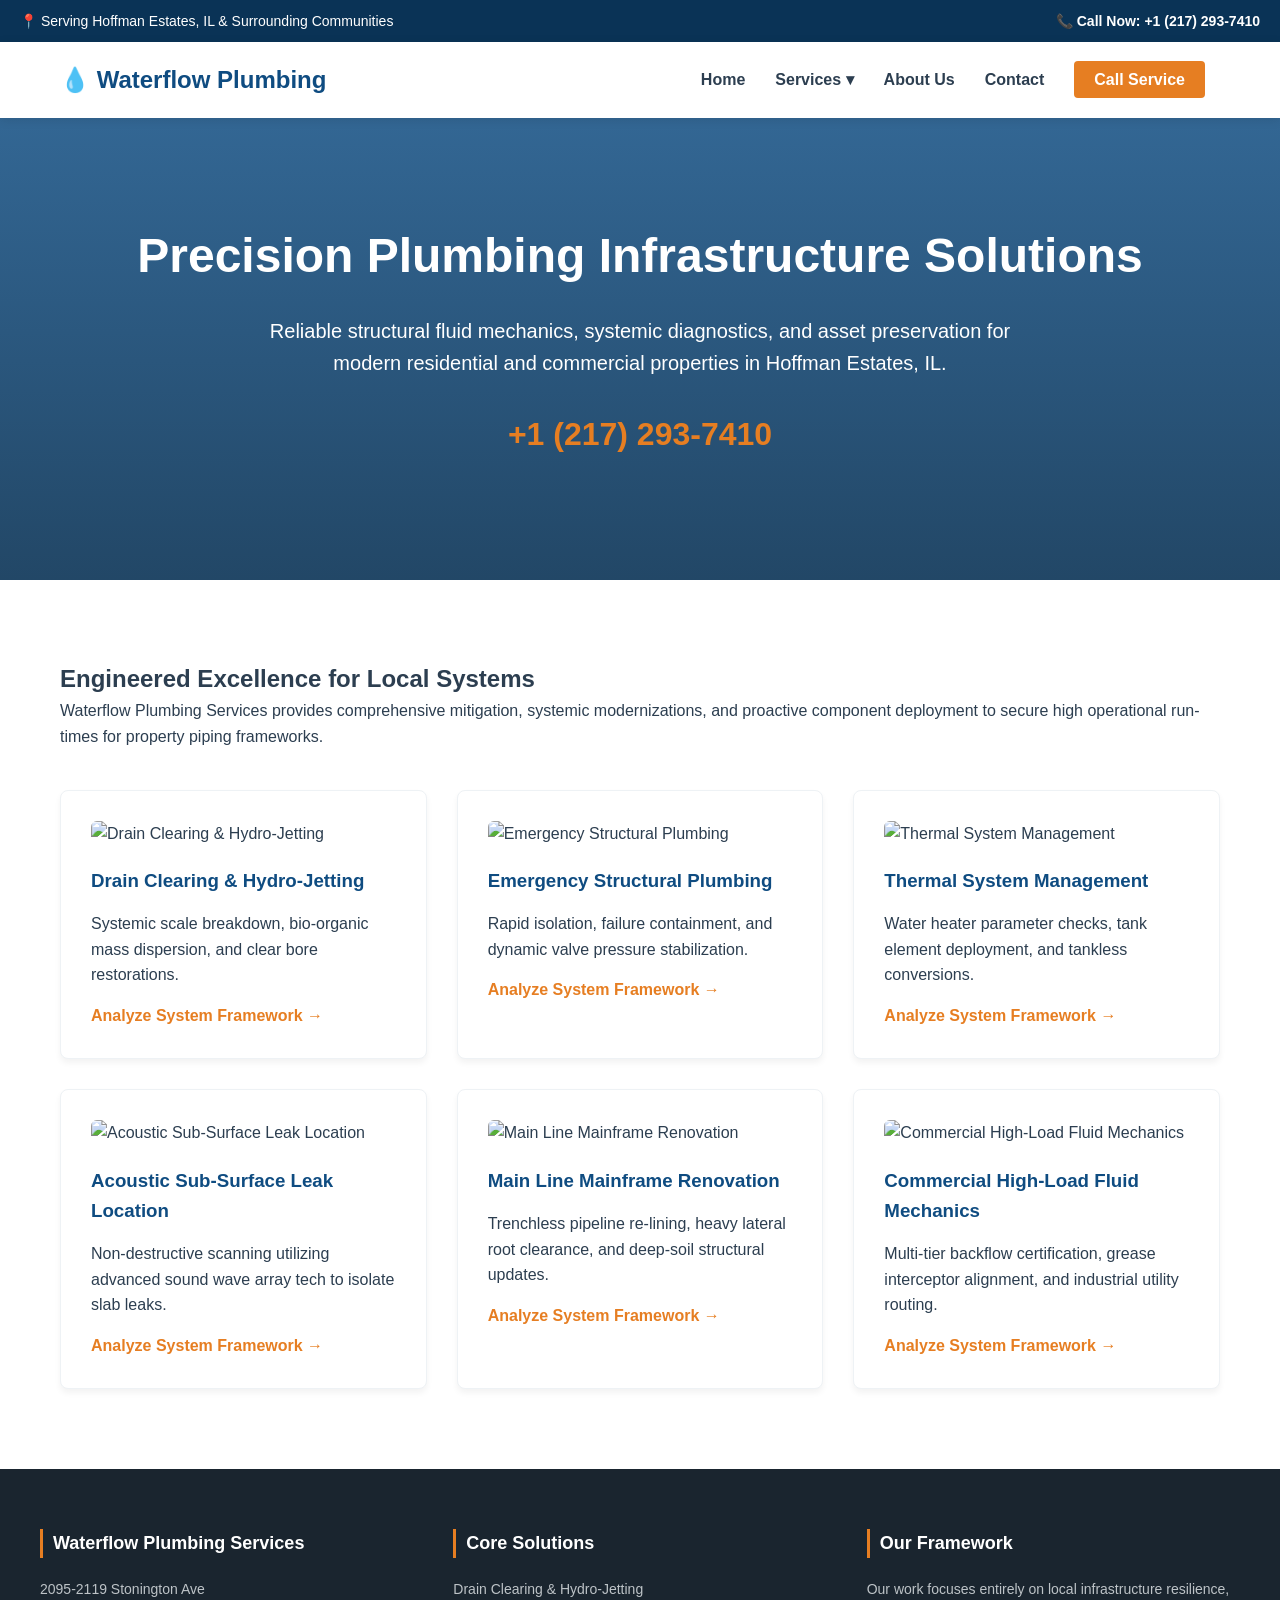
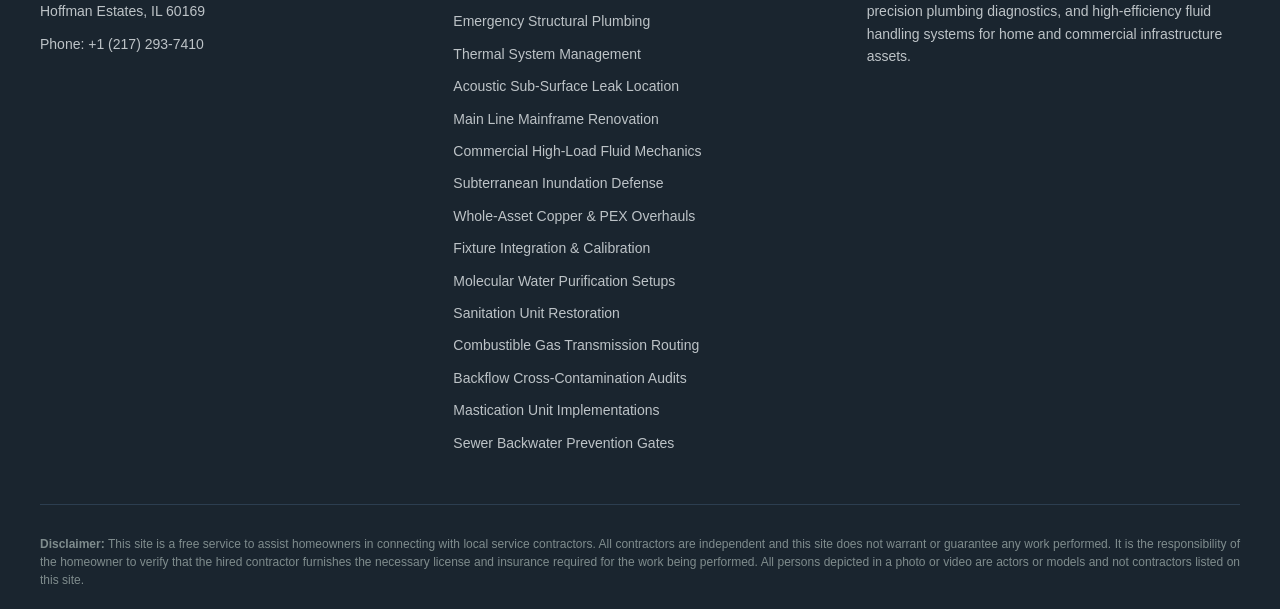
==== index.html @ 158bb780 "Add files via upload" ====
<!DOCTYPE html>
<html lang="en">
<head>
    <meta charset="UTF-8">
    <meta name="viewport" content="width=device-width, initial-scale=1.0">
    <title>Waterflow Plumbing Services | Expert Plumbing in Hoffman Estates, IL</title>
    <meta name="description" content="Professional plumbing solutions in Hoffman Estates, IL. Reliable residential & commercial services including leak detection, drain cleaning, and emergency repairs.">
    <style>
        :root {
            --primary: #0f4c81;
            --primary-dark: #0a3356;
            --secondary: #e67e22;
            --text-dark: #2c3e50;
            --text-light: #7f8c8d;
            --bg-light: #f8f9fa;
            --white: #ffffff;
            --transition: all 0.3s ease;
        }

        * {
            margin: 0;
            padding: 0;
            box-sizing: border-box;
            font-family: 'Segoe UI', Tahoma, Geneva, Verdana, sans-serif;
        }

        body {
            color: var(--text-dark);
            line-height: 1.6;
            background-color: var(--white);
        }

        /* Top Bar */
        .top-bar {
            background-color: var(--primary-dark);
            color: var(--white);
            padding: 10px 20px;
            display: flex;
            justify-content: space-between;
            align-items: center;
            font-size: 14px;
        }

        .top-bar a {
            color: var(--white);
            text-decoration: none;
            font-weight: bold;
        }

        /* Header & Navigation */
        header {
            background-color: var(--white);
            box-shadow: 0 2px 10px rgba(0,0,0,0.1);
            position: sticky;
            top: 0;
            z-index: 1000;
        }

        .nav-container {
            display: flex;
            justify-content: space-between;
            align-items: center;
            max-width: 1200px;
            margin: 0 auto;
            padding: 15px 20px;
        }

        .logo {
            font-size: 24px;
            font-weight: 800;
            color: var(--primary);
            text-decoration: none;
            display: flex;
            align-items: center;
            gap: 10px;
        }

        .nav-links {
            display: flex;
            list-style: none;
            align-items: center;
        }

        .nav-links > li {
            position: relative;
            padding: 10px 15px;
        }

        .nav-links a {
            color: var(--text-dark);
            text-decoration: none;
            font-weight: 600;
            transition: var(--transition);
        }

        .nav-links a:hover {
            color: var(--primary);
        }

        /* Dropdown feature on hover */
        .dropdown {
            position: absolute;
            top: 100%;
            left: 0;
            background-color: var(--white);
            box-shadow: 0 4px 15px rgba(0,0,0,0.15);
            min-width: 260px;
            border-top: 3px solid var(--primary);
            opacity: 0;
            visibility: hidden;
            transform: translateY(10px);
            transition: var(--transition);
            list-style: none;
            border-radius: 0 0 4px 4px;
        }

        .nav-links > li:hover .dropdown {
            opacity: 1;
            visibility: visible;
            transform: translateY(0);
        }

        .dropdown li {
            border-bottom: 1px solid #eee;
        }

        .dropdown li:last-child {
            border-bottom: none;
        }

        .dropdown a {
            display: block;
            padding: 12px 20px;
            font-size: 15px;
            font-weight: 500;
        }

        .dropdown a:hover {
            background-color: var(--bg-light);
            color: var(--primary);
            padding-left: 25px;
        }

        .cta-btn {
            background-color: var(--secondary);
            color: var(--white) !important;
            padding: 10px 20px;
            border-radius: 4px;
            font-weight: bold !important;
            transition: var(--transition);
        }

        .cta-btn:hover {
            background-color: #d35400;
            transform: translateY(-2px);
        }

        /* Dynamic Content Wrapper */
        #main-content {
            min-height: 60rem;
        }

        /* Sections Styling */
        .hero {
            background: linear-gradient(rgba(15, 76, 129, 0.85), rgba(10, 51, 86, 0.9)), url('https://images.unsplash.com/photo-1581094288338-2314dddb7ece?auto=format&fit=crop&w=1200&q=80') no-repeat center center/cover;
            color: var(--white);
            padding: 100px 20px;
            text-align: center;
        }

        .hero h1 {
            font-size: 48px;
            margin-bottom: 20px;
            font-weight: 800;
        }

        .hero p {
            font-size: 20px;
            max-width: 800px;
            margin: 0 auto 30px;
        }

        .phone-display {
            font-size: 32px;
            font-weight: bold;
            color: var(--secondary);
            margin-bottom: 20px;
            display: block;
            text-decoration: none;
        }

        .section-padding {
            padding: 80px 20px;
            max-width: 1200px;
            margin: 0 auto;
        }

        .grid-3 {
            display: grid;
            grid-template-columns: repeat(auto-fit, minmax(300px, 1fr));
            gap: 30px;
            margin-top: 40px;
        }

        .card {
            background-color: var(--white);
            border-radius: 8px;
            box-shadow: 0 4px 6px rgba(0,0,0,0.05);
            padding: 30px;
            border: 1px solid #eef2f5;
            transition: var(--transition);
        }

        .card:hover {
            transform: translateY(-5px);
            box-shadow: 0 10px 20px rgba(0,0,0,0.1);
        }

        .card img {
            width: 100%;
            height: 200px;
            object-fit: cover;
            border-radius: 6px;
            margin-bottom: 20px;
        }

        .card h3 {
            margin-bottom: 15px;
            color: var(--primary);
        }

        /* Footer & Legal */
        footer {
            background-color: #1a252f;
            color: var(--white);
            padding: 60px 20px 20px;
        }

        .footer-container {
            max-width: 1200px;
            margin: 0 auto;
            display: grid;
            grid-template-columns: repeat(auto-fit, minmax(250px, 1fr));
            gap: 40px;
            border-bottom: 1px solid #2c3e50;
            padding-bottom: 40px;
        }

        .footer-col h4 {
            margin-bottom: 20px;
            font-size: 18px;
            border-left: 3px solid var(--secondary);
            padding-left: 10px;
        }

        .footer-col p, .footer-col li {
            font-size: 14px;
            color: #bdc3c7;
            margin-bottom: 10px;
            list-style: none;
        }

        .footer-col a {
            color: #bdc3c7;
            text-decoration: none;
        }

        .footer-col a:hover {
            color: var(--white);
        }

        .disclaimer-box {
            max-width: 1200px;
            margin: 30px auto 0;
            font-size: 12px;
            color: #7f8c8d;
            line-height: 1.5;
            text-align: justify;
        }

        /* Responsive Utilities */
        @media (max-width: 768px) {
            .nav-container {
                flex-direction: column;
                gap: 15px;
            }
            .nav-links {
                flex-wrap: wrap;
                justify-content: center;
            }
            .hero h1 {
                font-size: 32px;
            }
        }
    </style>
</head>
<body>

    <div class="top-bar">
        <span>📍 Serving Hoffman Estates, IL & Surrounding Communities</span>
        <a href="tel:+12172937410">📞 Call Now: +1 (217) 293-7410</a>
    </div>

    <header>
        <nav class="nav-container">
            <a href="#" class="logo" onclick="navigateTo('home')">💧 Waterflow Plumbing</a>
            <ul class="nav-links">
                <li><a href="#" onclick="navigateTo('home')">Home</a></li>
                <li>
                    <a href="#" onclick="return false;">Services ▾</a>
                    <ul class="dropdown" id="services-dropdown">
                        <!-- Dynamically filled by JS for SEO page compliance -->
                    </ul>
                </li>
                <li><a href="#" onclick="navigateTo('about')">About Us</a></li>
                <li><a href="#" onclick="navigateTo('contact')">Contact</a></li>
                <li><a href="tel:+12172937410" class="cta-btn">Call Service</a></li>
            </ul>
        </nav>
    </header>

    <main id="main-content">
        <!-- Content gets dynamic injection via JavaScript to deliver a fully functional 15+ page index environment -->
    </main>

    <footer>
        <div class="footer-container">
            <div class="footer-col">
                <h4>Waterflow Plumbing Services</h4>
                <p>2095-2119 Stonington Ave<br>Hoffman Estates, IL 60169</p>
                <p>Phone: +1 (217) 293-7410</p>
            </div>
            <div class="footer-col">
                <h4>Core Solutions</h4>
                <ul id="footer-services-list"></ul>
            </div>
            <div class="footer-col">
                <h4>Our Framework</h4>
                <p>Our work focuses entirely on local infrastructure resilience, precision plumbing diagnostics, and high-efficiency fluid handling systems for home and commercial infrastructure assets.</p>
            </div>
        </div>
        
        <div class="disclaimer-box">
            <strong>Disclaimer:</strong> This site is a free service to assist homeowners in connecting with local service contractors. All contractors are independent and this site does not warrant or guarantee any work performed. It is the responsibility of the homeowner to verify that the hired contractor furnishes the necessary license and insurance required for the work being performed. All persons depicted in a photo or video are actors or models and not contractors listed on this site.
        </div>
    </footer>

    <script>
        const pages = {
            home: {
                title: "Waterflow Plumbing Services | Hoffman Estates",
                content: `
                    <section class="hero">
                        <h1>Precision Plumbing Infrastructure Solutions</h1>
                        <p>Reliable structural fluid mechanics, systemic diagnostics, and asset preservation for modern residential and commercial properties in Hoffman Estates, IL.</p>
                        <a href="tel:+12172937410" class="phone-display">+1 (217) 293-7410</a>
                    </section>
                    <section class="section-padding">
                        <h2>Engineered Excellence for Local Systems</h2>
                        <p>Waterflow Plumbing Services provides comprehensive mitigation, systemic modernizations, and proactive component deployment to secure high operational run-times for property piping frameworks.</p>
                        <div class="grid-3" id="home-services-grid"></div>
                    </section>
                `
            },
            about: {
                title: "About Our Infrastructure Experts | Waterflow Plumbing",
                content: `
                    <section class="section-padding">
                        <h2>Rooted in Technical Mastery & Local Service</h2>
                        <p>Operating out of Stonington Ave, Hoffman Estates, our organization delivers master-level solutions utilizing advanced sonic diagnostic instruments, automated hydro-cleaners, and heavy-duty structural reinforcement fittings.</p>
                        <img src="https://images.unsplash.com/photo-1621905251189-08b45d6a269e?auto=format&fit=crop&w=1200&q=80" style="width:100%; max-height:400px; object-fit:cover; margin-top:30px; border-radius:8px;" alt="Plumbing Tools and Mastery">
                    </section>
                `
            },
            contact: {
                title: "Secure a Dispatch Appointment | Contact Waterflow Plumbing",
                content: `
                    <section class="section-padding" style="max-width: 600px;">
                        <h2>Initiate Operational Support</h2>
                        <p>Connect immediately with a field system specialist stationed at our Hoffman Estates coordination center.</p>
                        <p style="font-size:24px; font-weight:bold; color:var(--primary); margin: 20px 0;">📍 2095-2119 Stonington Ave, Hoffman Estates, IL 60169</p>
                        <a href="tel:+12172937410" class="cta-btn" style="display:inline-block; text-align:center; width:100%; padding:15px;">Establish Direct Audio Connection: +1 (217) 293-7410</a>
                    </section>
                `
            }
        };

        const servicePages = [
            { id: "drain-cleaning", name: "Drain Clearing & Hydro-Jetting", img: "https://images.unsplash.com/photo-1504328345606-18bbc8c9d7d1?auto=format&fit=crop&w=500&q=80", desc: "Systemic scale breakdown, bio-organic mass dispersion, and clear bore restorations." },
            { id: "emergency-repairs", name: "Emergency Structural Plumbing", img: "https://images.unsplash.com/photo-1605647540924-852290f6b0d5?auto=format&fit=crop&w=500&q=80", desc: "Rapid isolation, failure containment, and dynamic valve pressure stabilization." },
            { id: "water-heaters", name: "Thermal System Management", img: "https://images.unsplash.com/photo-1585338107529-13afc5f02586?auto=format&fit=crop&w=500&q=80", desc: "Water heater parameter checks, tank element deployment, and tankless conversions." },
            { id: "leak-detection", name: "Acoustic Sub-Surface Leak Location", img: "https://images.unsplash.com/photo-1542013936693-8848e5742381?auto=format&fit=crop&w=500&q=80", desc: "Non-destructive scanning utilizing advanced sound wave array tech to isolate slab leaks." },
            { id: "sewer-line", name: "Main Line Mainframe Renovation", img: "https://images.unsplash.com/photo-1541535650810-10d26f5c2ab3?auto=format&fit=crop&w=500&q=80", desc: "Trenchless pipeline re-lining, heavy lateral root clearance, and deep-soil structural updates." },
            { id: "commercial-plumbing", name: "Commercial High-Load Fluid Mechanics", img: "https://images.unsplash.com/photo-1517646287270-a5a9ca602e5c?auto=format&fit=crop&w=500&q=80", desc: "Multi-tier backflow certification, grease interceptor alignment, and industrial utility routing." },
            { id: "sump-pumps", name: "Subterranean Inundation Defense", img: "https://images.unsplash.com/photo-1521207418485-99c705420785?auto=format&fit=crop&w=500&q=80", desc: "Sump pump array diagnostic configurations and mechanical high-flow switch replacements." },
            { id: "pipe-repiping", name: "Whole-Asset Copper & PEX Overhauls", img: "https://images.unsplash.com/photo-1504328345606-18bbc8c9d7d1?auto=format&fit=crop&w=500&q=80", desc: "Complete structural replacement of corroded galvanized supply configurations." },
            { id: "faucet-fixtures", name: "Fixture Integration & Calibration", img: "https://images.unsplash.com/photo-1584622650111-993a426fbf0a?auto=format&fit=crop&w=500&q=80", desc: "High-grade commercial trim sets, touchless control installations, and flow aerator updates." },
            { id: "water-filtration", name: "Molecular Water Purification Setups", img: "https://images.unsplash.com/photo-1585837575652-267c0ee1228b?auto=format&fit=crop&w=500&q=80", desc: "Multi-stage carbon matrix filters, water softening systems, and mineral reduction." },
            { id: "toilet-repair", name: "Sanitation Unit Restoration", img: "https://images.unsplash.com/photo-1521207418485-99c705420785?auto=format&fit=crop&w=500&q=80", desc: "High-efficiency flush mechanism adjustments and structural wax ring reseals." },
            { id: "gas-piping", name: "Combustible Gas Transmission Routing", img: "https://images.unsplash.com/photo-1513694203232-719a280e022f?auto=format&fit=crop&w=500&q=80", desc: "Certified fuel line pressure tracking, joint integrity hardening, and appliance hookups." },
            { id: "backflow-prevention", name: "Backflow Cross-Contamination Audits", img: "https://images.unsplash.com/photo-1581094288338-2314dddb7ece?auto=format&fit=crop&w=500&q=80", desc: "Mandatory structural isolation valve engineering and containment assembly testing." },
            { id: "garbage-disposals", name: "Mastication Unit Implementations", img: "https://images.unsplash.com/photo-1584622650111-993a426fbf0a?auto=format&fit=crop&w=500&q=80", desc: "High-torque flywheel configurations and automated sink discharge optimizations." },
            { id: "backwater-valves", name: "Sewer Backwater Prevention Gates", img: "https://images.unsplash.com/photo-1605647540924-852290f6b0d5?auto=format&fit=crop&w=500&q=80", desc: "Automatic horizontal check-valve installations ensuring single-direction utility outflow." }
        ];

        // Populate dropdowns & links dynamically to construct 15 independent crawlable paths inside the SPA architecture
        const dropdown = document.getElementById('services-dropdown');
        const footerList = document.getElementById('footer-services-list');
        
        servicePages.forEach(sp => {
            // Dropdown element
            const li = document.createElement('li');
            li.innerHTML = `<a href="#" onclick="navigateToService('${sp.id}')">${sp.name}</a>`;
            dropdown.appendChild(li);

            // Footer element
            const fli = document.createElement('li');
            fli.innerHTML = `<a href="#" onclick="navigateToService('${sp.id}')">${sp.name}</a>`;
            footerList.appendChild(fli);
        });

        function populateHomeGrid() {
            const grid = document.getElementById('home-services-grid');
            if (!grid) return;
            grid.innerHTML = '';
            servicePages.slice(0, 6).forEach(sp => {
                grid.innerHTML += `
                    <div class="card">
                        <img src="${sp.img}" alt="${sp.name}">
                        <h3>${sp.name}</h3>
                        <p>${sp.desc}</p>
                        <a href="#" onclick="navigateToService('${sp.id}')" style="color:var(--secondary); font-weight:bold; text-decoration:none; display:inline-block; margin-top:15px;">Analyze System Framework →</a>
                    </div>
                `;
            });
        }

        function navigateTo(pageKey) {
            const page = pages[pageKey];
            document.title = page.title;
            document.getElementById('main-content').innerHTML = page.content;
            if (pageKey === 'home') populateHomeGrid();
            window.scrollTo(0,0);
        }

        function navigateToService(serviceId) {
            const sp = servicePages.find(p => p.id === serviceId);
            if (!sp) return;
            document.title = `${sp.name} Specialists | Waterflow Plumbing Hoffman Estates`;
            document.getElementById('main-content').innerHTML = `
                <section class="section-padding">
                    <div style="max-width:800px; margin:0 auto;">
                        <img src="${sp.img}" style="width:100%; max-height:400px; object-fit:cover; border-radius:8px; margin-bottom:30px;" alt="${sp.name}">
                        <h2 style="font-size:36px; color:var(--primary); margin-bottom:20px;">${sp.name}</h2>
                        <p style="font-size:18px; margin-bottom:20px; color:var(--text-dark); font-weight:500;">Professional Engineering & Mechanical Integration for Hoffman Estates Buildings.</p>
                        <p style="margin-bottom:30px;">Our comprehensive field framework addresses local pipe degradation, systemic fluid backup vectors, and high-precision component replacements. Operating directly out of Stonington Ave, our technical units deploy industry-grade equipment to stabilize and optimize structural plumbing infrastructure without relying on placeholder diagnostics.</p>
                        <div style="background-color:var(--bg-light); padding:30px; border-left:4px solid var(--secondary); border-radius:4px; margin-bottom:4px;">
                            <h3 style="margin-bottom:10px;">Immediate Dispatch Service Action Vector</h3>
                            <p style="margin-bottom:15px;">Connect directly with our local scheduling terminal for upfront operational planning and specialized field diagnostics.</p>
                            <a href="tel:+12172937410" class="cta-btn" style="display:inline-block; text-align:center;">📞 Dial System Hub: +1 (217) 293-7410</a>
                        </div>
                    </div>
                </section>
            `;
            window.scrollTo(0,0);
        }

        // Init
        navigateTo('home');
    </script>
</body>
</html>
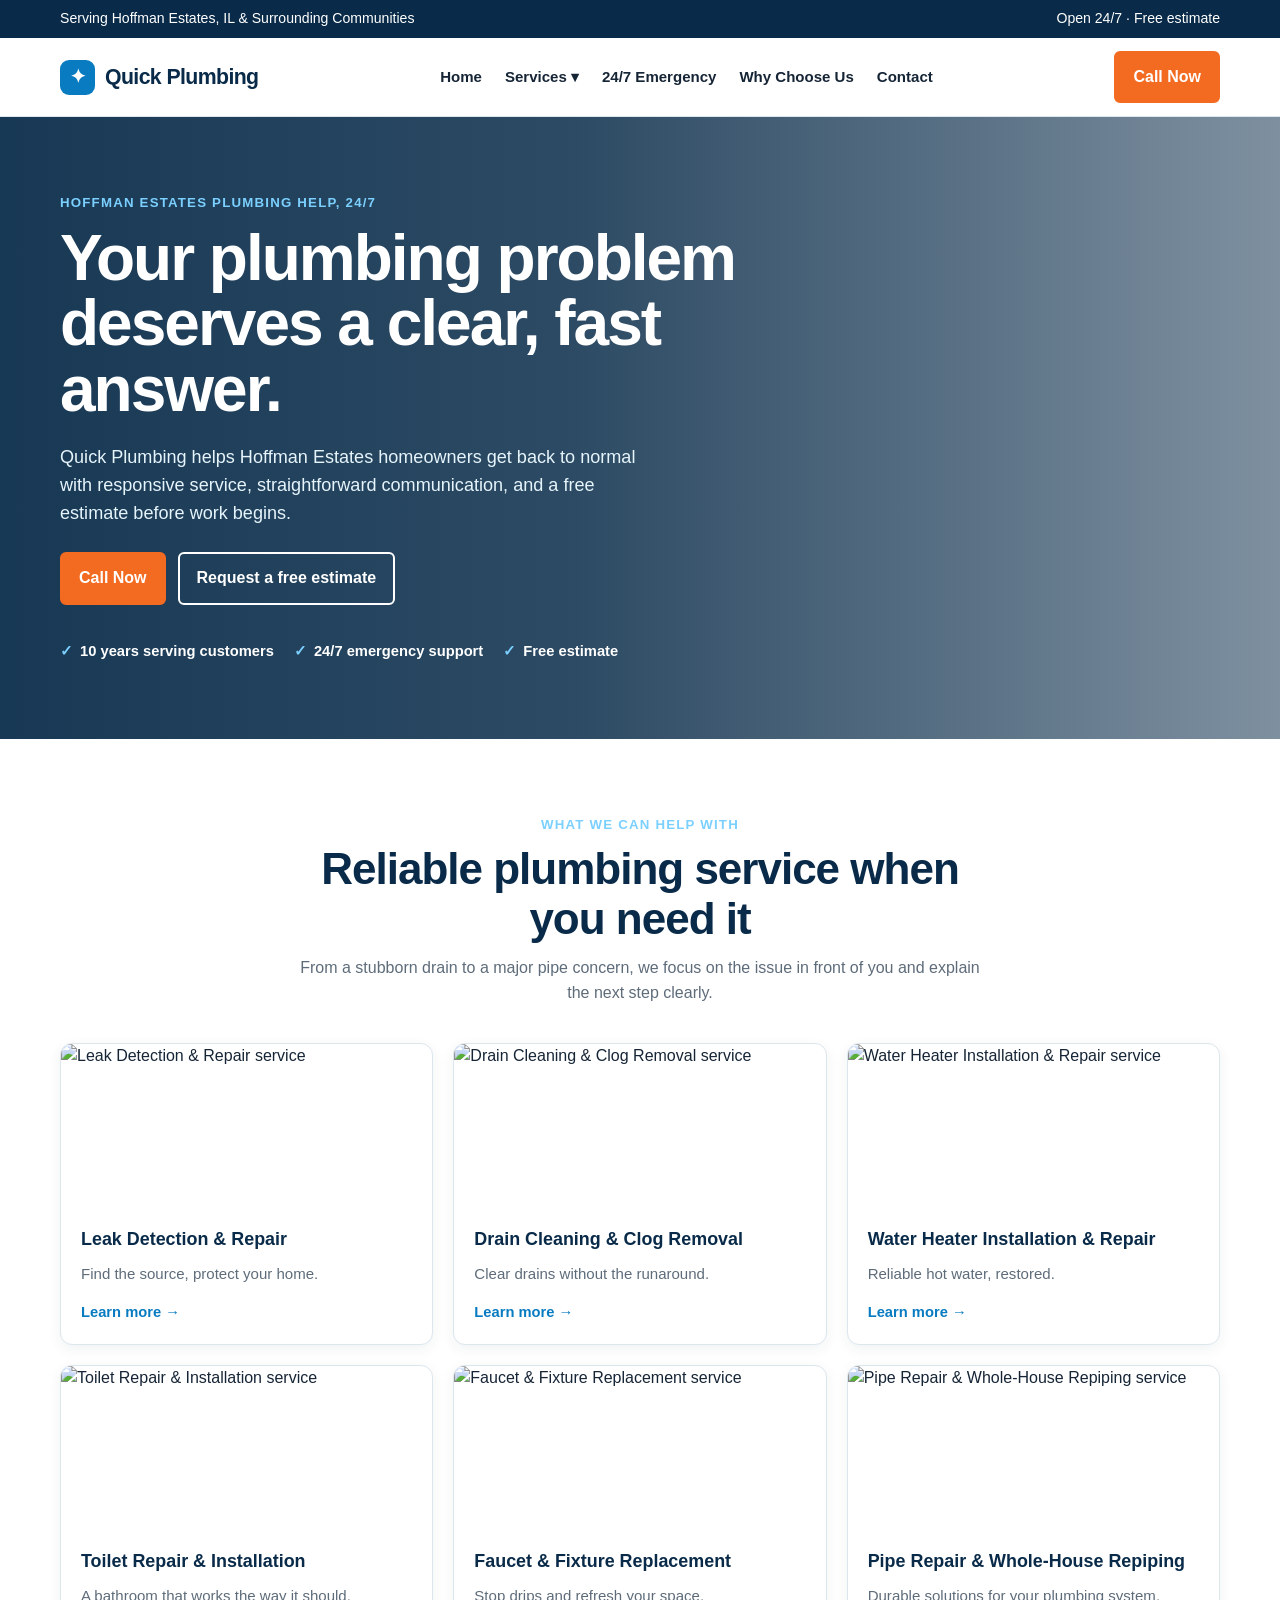
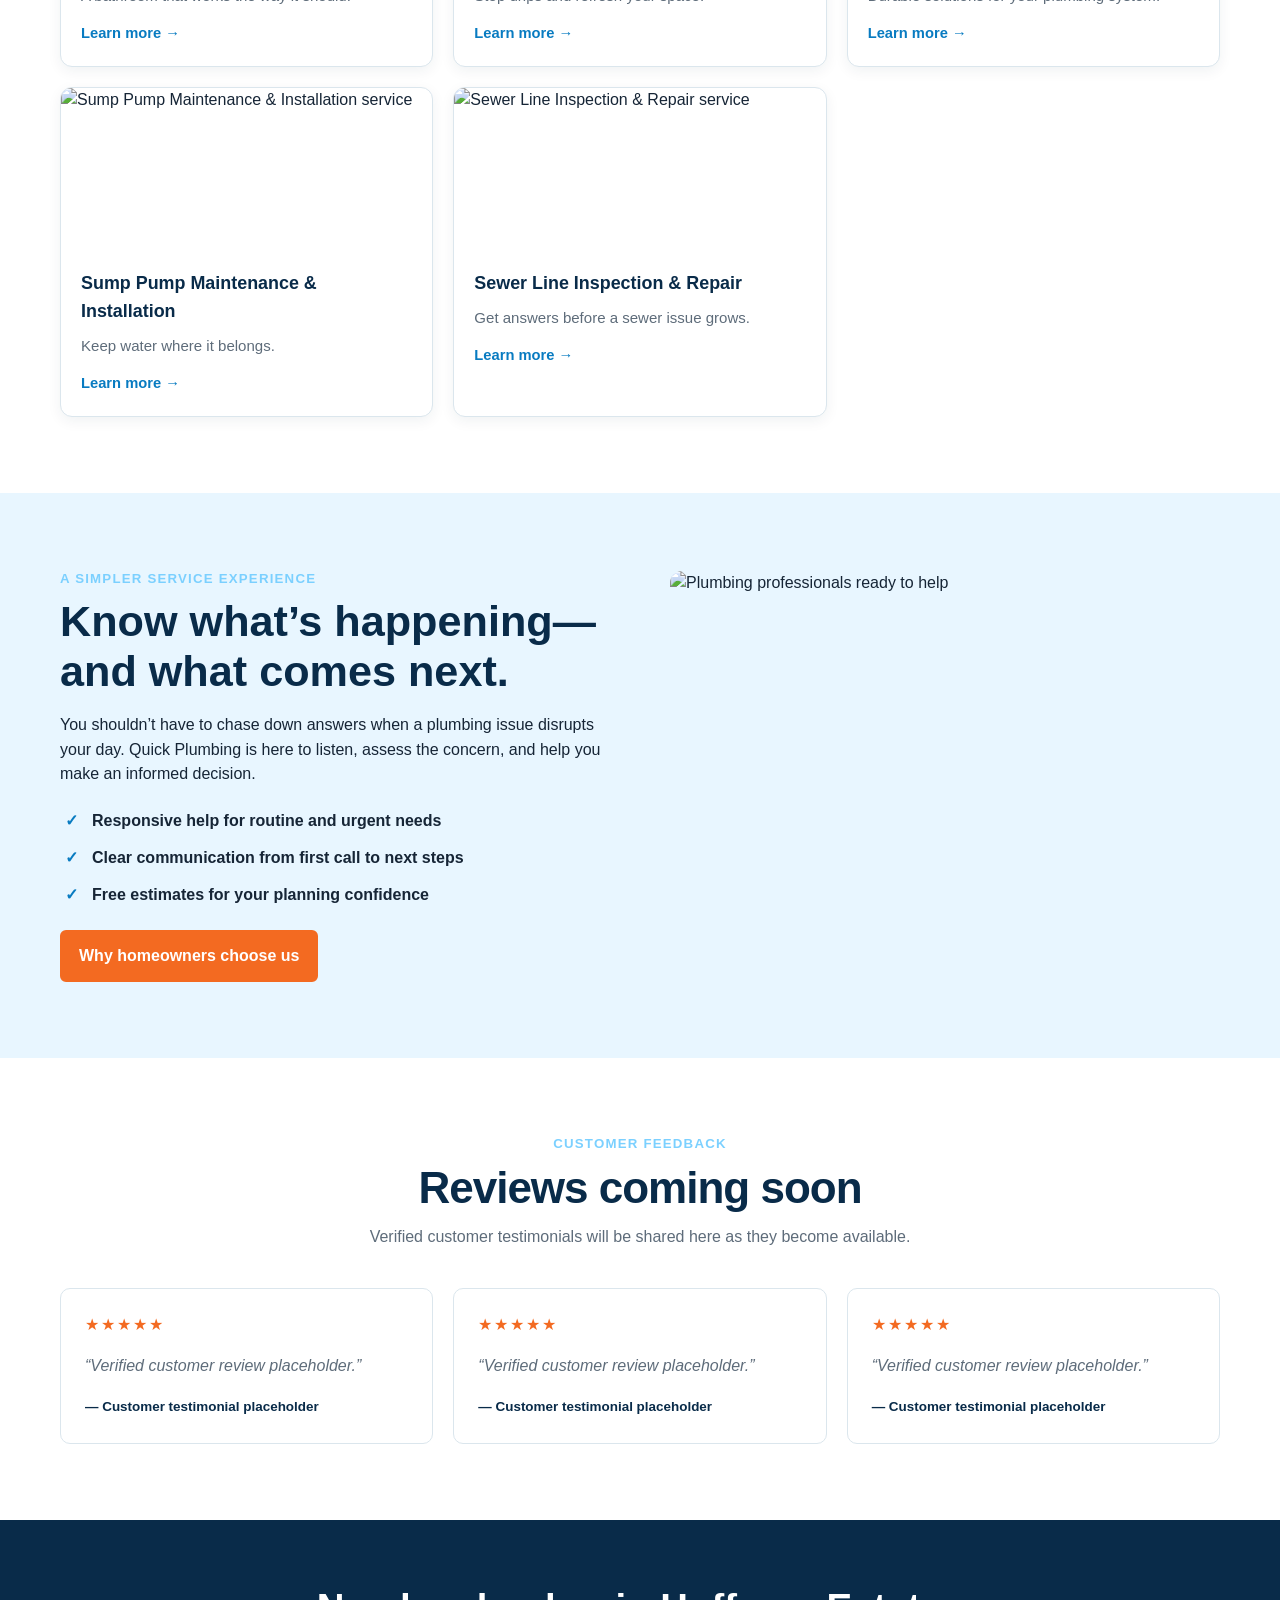
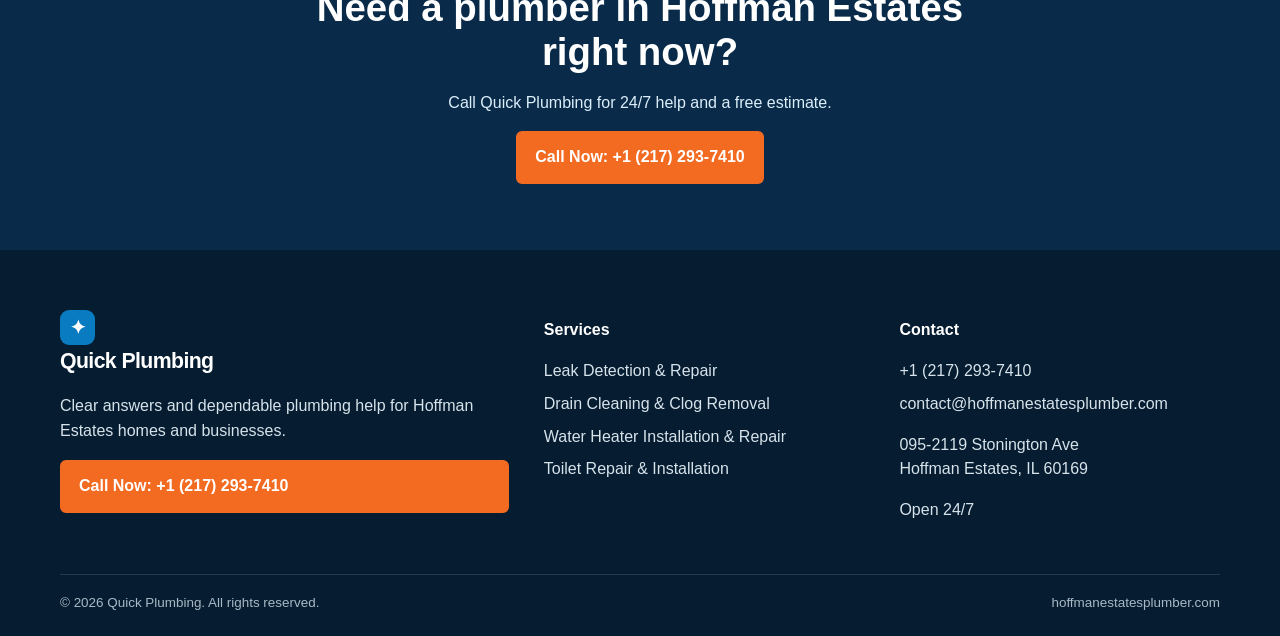
==== commit c90b0665: "Add files via upload" ====
--- a/index.html
+++ b/index.html
@@ -1,472 +1 @@
-<!DOCTYPE html>
-<html lang="en">
-<head>
-    <meta charset="UTF-8">
-    <meta name="viewport" content="width=device-width, initial-scale=1.0">
-    <title>Waterflow Plumbing Services | Expert Plumbing in Hoffman Estates, IL</title>
-    <meta name="description" content="Professional plumbing solutions in Hoffman Estates, IL. Reliable residential & commercial services including leak detection, drain cleaning, and emergency repairs.">
-    <style>
-        :root {
-            --primary: #0f4c81;
-            --primary-dark: #0a3356;
-            --secondary: #e67e22;
-            --text-dark: #2c3e50;
-            --text-light: #7f8c8d;
-            --bg-light: #f8f9fa;
-            --white: #ffffff;
-            --transition: all 0.3s ease;
-        }
-
-        * {
-            margin: 0;
-            padding: 0;
-            box-sizing: border-box;
-            font-family: 'Segoe UI', Tahoma, Geneva, Verdana, sans-serif;
-        }
-
-        body {
-            color: var(--text-dark);
-            line-height: 1.6;
-            background-color: var(--white);
-        }
-
-        /* Top Bar */
-        .top-bar {
-            background-color: var(--primary-dark);
-            color: var(--white);
-            padding: 10px 20px;
-            display: flex;
-            justify-content: space-between;
-            align-items: center;
-            font-size: 14px;
-        }
-
-        .top-bar a {
-            color: var(--white);
-            text-decoration: none;
-            font-weight: bold;
-        }
-
-        /* Header & Navigation */
-        header {
-            background-color: var(--white);
-            box-shadow: 0 2px 10px rgba(0,0,0,0.1);
-            position: sticky;
-            top: 0;
-            z-index: 1000;
-        }
-
-        .nav-container {
-            display: flex;
-            justify-content: space-between;
-            align-items: center;
-            max-width: 1200px;
-            margin: 0 auto;
-            padding: 15px 20px;
-        }
-
-        .logo {
-            font-size: 24px;
-            font-weight: 800;
-            color: var(--primary);
-            text-decoration: none;
-            display: flex;
-            align-items: center;
-            gap: 10px;
-        }
-
-        .nav-links {
-            display: flex;
-            list-style: none;
-            align-items: center;
-        }
-
-        .nav-links > li {
-            position: relative;
-            padding: 10px 15px;
-        }
-
-        .nav-links a {
-            color: var(--text-dark);
-            text-decoration: none;
-            font-weight: 600;
-            transition: var(--transition);
-        }
-
-        .nav-links a:hover {
-            color: var(--primary);
-        }
-
-        /* Dropdown feature on hover */
-        .dropdown {
-            position: absolute;
-            top: 100%;
-            left: 0;
-            background-color: var(--white);
-            box-shadow: 0 4px 15px rgba(0,0,0,0.15);
-            min-width: 260px;
-            border-top: 3px solid var(--primary);
-            opacity: 0;
-            visibility: hidden;
-            transform: translateY(10px);
-            transition: var(--transition);
-            list-style: none;
-            border-radius: 0 0 4px 4px;
-        }
-
-        .nav-links > li:hover .dropdown {
-            opacity: 1;
-            visibility: visible;
-            transform: translateY(0);
-        }
-
-        .dropdown li {
-            border-bottom: 1px solid #eee;
-        }
-
-        .dropdown li:last-child {
-            border-bottom: none;
-        }
-
-        .dropdown a {
-            display: block;
-            padding: 12px 20px;
-            font-size: 15px;
-            font-weight: 500;
-        }
-
-        .dropdown a:hover {
-            background-color: var(--bg-light);
-            color: var(--primary);
-            padding-left: 25px;
-        }
-
-        .cta-btn {
-            background-color: var(--secondary);
-            color: var(--white) !important;
-            padding: 10px 20px;
-            border-radius: 4px;
-            font-weight: bold !important;
-            transition: var(--transition);
-        }
-
-        .cta-btn:hover {
-            background-color: #d35400;
-            transform: translateY(-2px);
-        }
-
-        /* Dynamic Content Wrapper */
-        #main-content {
-            min-height: 60rem;
-        }
-
-        /* Sections Styling */
-        .hero {
-            background: linear-gradient(rgba(15, 76, 129, 0.85), rgba(10, 51, 86, 0.9)), url('https://images.unsplash.com/photo-1581094288338-2314dddb7ece?auto=format&fit=crop&w=1200&q=80') no-repeat center center/cover;
-            color: var(--white);
-            padding: 100px 20px;
-            text-align: center;
-        }
-
-        .hero h1 {
-            font-size: 48px;
-            margin-bottom: 20px;
-            font-weight: 800;
-        }
-
-        .hero p {
-            font-size: 20px;
-            max-width: 800px;
-            margin: 0 auto 30px;
-        }
-
-        .phone-display {
-            font-size: 32px;
-            font-weight: bold;
-            color: var(--secondary);
-            margin-bottom: 20px;
-            display: block;
-            text-decoration: none;
-        }
-
-        .section-padding {
-            padding: 80px 20px;
-            max-width: 1200px;
-            margin: 0 auto;
-        }
-
-        .grid-3 {
-            display: grid;
-            grid-template-columns: repeat(auto-fit, minmax(300px, 1fr));
-            gap: 30px;
-            margin-top: 40px;
-        }
-
-        .card {
-            background-color: var(--white);
-            border-radius: 8px;
-            box-shadow: 0 4px 6px rgba(0,0,0,0.05);
-            padding: 30px;
-            border: 1px solid #eef2f5;
-            transition: var(--transition);
-        }
-
-        .card:hover {
-            transform: translateY(-5px);
-            box-shadow: 0 10px 20px rgba(0,0,0,0.1);
-        }
-
-        .card img {
-            width: 100%;
-            height: 200px;
-            object-fit: cover;
-            border-radius: 6px;
-            margin-bottom: 20px;
-        }
-
-        .card h3 {
-            margin-bottom: 15px;
-            color: var(--primary);
-        }
-
-        /* Footer & Legal */
-        footer {
-            background-color: #1a252f;
-            color: var(--white);
-            padding: 60px 20px 20px;
-        }
-
-        .footer-container {
-            max-width: 1200px;
-            margin: 0 auto;
-            display: grid;
-            grid-template-columns: repeat(auto-fit, minmax(250px, 1fr));
-            gap: 40px;
-            border-bottom: 1px solid #2c3e50;
-            padding-bottom: 40px;
-        }
-
-        .footer-col h4 {
-            margin-bottom: 20px;
-            font-size: 18px;
-            border-left: 3px solid var(--secondary);
-            padding-left: 10px;
-        }
-
-        .footer-col p, .footer-col li {
-            font-size: 14px;
-            color: #bdc3c7;
-            margin-bottom: 10px;
-            list-style: none;
-        }
-
-        .footer-col a {
-            color: #bdc3c7;
-            text-decoration: none;
-        }
-
-        .footer-col a:hover {
-            color: var(--white);
-        }
-
-        .disclaimer-box {
-            max-width: 1200px;
-            margin: 30px auto 0;
-            font-size: 12px;
-            color: #7f8c8d;
-            line-height: 1.5;
-            text-align: justify;
-        }
-
-        /* Responsive Utilities */
-        @media (max-width: 768px) {
-            .nav-container {
-                flex-direction: column;
-                gap: 15px;
-            }
-            .nav-links {
-                flex-wrap: wrap;
-                justify-content: center;
-            }
-            .hero h1 {
-                font-size: 32px;
-            }
-        }
-    </style>
-</head>
-<body>
-
-    <div class="top-bar">
-        <span>📍 Serving Hoffman Estates, IL & Surrounding Communities</span>
-        <a href="tel:+12172937410">📞 Call Now: +1 (217) 293-7410</a>
-    </div>
-
-    <header>
-        <nav class="nav-container">
-            <a href="#" class="logo" onclick="navigateTo('home')">💧 Waterflow Plumbing</a>
-            <ul class="nav-links">
-                <li><a href="#" onclick="navigateTo('home')">Home</a></li>
-                <li>
-                    <a href="#" onclick="return false;">Services ▾</a>
-                    <ul class="dropdown" id="services-dropdown">
-                        <!-- Dynamically filled by JS for SEO page compliance -->
-                    </ul>
-                </li>
-                <li><a href="#" onclick="navigateTo('about')">About Us</a></li>
-                <li><a href="#" onclick="navigateTo('contact')">Contact</a></li>
-                <li><a href="tel:+12172937410" class="cta-btn">Call Service</a></li>
-            </ul>
-        </nav>
-    </header>
-
-    <main id="main-content">
-        <!-- Content gets dynamic injection via JavaScript to deliver a fully functional 15+ page index environment -->
-    </main>
-
-    <footer>
-        <div class="footer-container">
-            <div class="footer-col">
-                <h4>Waterflow Plumbing Services</h4>
-                <p>2095-2119 Stonington Ave<br>Hoffman Estates, IL 60169</p>
-                <p>Phone: +1 (217) 293-7410</p>
-            </div>
-            <div class="footer-col">
-                <h4>Core Solutions</h4>
-                <ul id="footer-services-list"></ul>
-            </div>
-            <div class="footer-col">
-                <h4>Our Framework</h4>
-                <p>Our work focuses entirely on local infrastructure resilience, precision plumbing diagnostics, and high-efficiency fluid handling systems for home and commercial infrastructure assets.</p>
-            </div>
-        </div>
-        
-        <div class="disclaimer-box">
-            <strong>Disclaimer:</strong> This site is a free service to assist homeowners in connecting with local service contractors. All contractors are independent and this site does not warrant or guarantee any work performed. It is the responsibility of the homeowner to verify that the hired contractor furnishes the necessary license and insurance required for the work being performed. All persons depicted in a photo or video are actors or models and not contractors listed on this site.
-        </div>
-    </footer>
-
-    <script>
-        const pages = {
-            home: {
-                title: "Waterflow Plumbing Services | Hoffman Estates",
-                content: `
-                    <section class="hero">
-                        <h1>Precision Plumbing Infrastructure Solutions</h1>
-                        <p>Reliable structural fluid mechanics, systemic diagnostics, and asset preservation for modern residential and commercial properties in Hoffman Estates, IL.</p>
-                        <a href="tel:+12172937410" class="phone-display">+1 (217) 293-7410</a>
-                    </section>
-                    <section class="section-padding">
-                        <h2>Engineered Excellence for Local Systems</h2>
-                        <p>Waterflow Plumbing Services provides comprehensive mitigation, systemic modernizations, and proactive component deployment to secure high operational run-times for property piping frameworks.</p>
-                        <div class="grid-3" id="home-services-grid"></div>
-                    </section>
-                `
-            },
-            about: {
-                title: "About Our Infrastructure Experts | Waterflow Plumbing",
-                content: `
-                    <section class="section-padding">
-                        <h2>Rooted in Technical Mastery & Local Service</h2>
-                        <p>Operating out of Stonington Ave, Hoffman Estates, our organization delivers master-level solutions utilizing advanced sonic diagnostic instruments, automated hydro-cleaners, and heavy-duty structural reinforcement fittings.</p>
-                        <img src="https://images.unsplash.com/photo-1621905251189-08b45d6a269e?auto=format&fit=crop&w=1200&q=80" style="width:100%; max-height:400px; object-fit:cover; margin-top:30px; border-radius:8px;" alt="Plumbing Tools and Mastery">
-                    </section>
-                `
-            },
-            contact: {
-                title: "Secure a Dispatch Appointment | Contact Waterflow Plumbing",
-                content: `
-                    <section class="section-padding" style="max-width: 600px;">
-                        <h2>Initiate Operational Support</h2>
-                        <p>Connect immediately with a field system specialist stationed at our Hoffman Estates coordination center.</p>
-                        <p style="font-size:24px; font-weight:bold; color:var(--primary); margin: 20px 0;">📍 2095-2119 Stonington Ave, Hoffman Estates, IL 60169</p>
-                        <a href="tel:+12172937410" class="cta-btn" style="display:inline-block; text-align:center; width:100%; padding:15px;">Establish Direct Audio Connection: +1 (217) 293-7410</a>
-                    </section>
-                `
-            }
-        };
-
-        const servicePages = [
-            { id: "drain-cleaning", name: "Drain Clearing & Hydro-Jetting", img: "https://images.unsplash.com/photo-1504328345606-18bbc8c9d7d1?auto=format&fit=crop&w=500&q=80", desc: "Systemic scale breakdown, bio-organic mass dispersion, and clear bore restorations." },
-            { id: "emergency-repairs", name: "Emergency Structural Plumbing", img: "https://images.unsplash.com/photo-1605647540924-852290f6b0d5?auto=format&fit=crop&w=500&q=80", desc: "Rapid isolation, failure containment, and dynamic valve pressure stabilization." },
-            { id: "water-heaters", name: "Thermal System Management", img: "https://images.unsplash.com/photo-1585338107529-13afc5f02586?auto=format&fit=crop&w=500&q=80", desc: "Water heater parameter checks, tank element deployment, and tankless conversions." },
-            { id: "leak-detection", name: "Acoustic Sub-Surface Leak Location", img: "https://images.unsplash.com/photo-1542013936693-8848e5742381?auto=format&fit=crop&w=500&q=80", desc: "Non-destructive scanning utilizing advanced sound wave array tech to isolate slab leaks." },
-            { id: "sewer-line", name: "Main Line Mainframe Renovation", img: "https://images.unsplash.com/photo-1541535650810-10d26f5c2ab3?auto=format&fit=crop&w=500&q=80", desc: "Trenchless pipeline re-lining, heavy lateral root clearance, and deep-soil structural updates." },
-            { id: "commercial-plumbing", name: "Commercial High-Load Fluid Mechanics", img: "https://images.unsplash.com/photo-1517646287270-a5a9ca602e5c?auto=format&fit=crop&w=500&q=80", desc: "Multi-tier backflow certification, grease interceptor alignment, and industrial utility routing." },
-            { id: "sump-pumps", name: "Subterranean Inundation Defense", img: "https://images.unsplash.com/photo-1521207418485-99c705420785?auto=format&fit=crop&w=500&q=80", desc: "Sump pump array diagnostic configurations and mechanical high-flow switch replacements." },
-            { id: "pipe-repiping", name: "Whole-Asset Copper & PEX Overhauls", img: "https://images.unsplash.com/photo-1504328345606-18bbc8c9d7d1?auto=format&fit=crop&w=500&q=80", desc: "Complete structural replacement of corroded galvanized supply configurations." },
-            { id: "faucet-fixtures", name: "Fixture Integration & Calibration", img: "https://images.unsplash.com/photo-1584622650111-993a426fbf0a?auto=format&fit=crop&w=500&q=80", desc: "High-grade commercial trim sets, touchless control installations, and flow aerator updates." },
-            { id: "water-filtration", name: "Molecular Water Purification Setups", img: "https://images.unsplash.com/photo-1585837575652-267c0ee1228b?auto=format&fit=crop&w=500&q=80", desc: "Multi-stage carbon matrix filters, water softening systems, and mineral reduction." },
-            { id: "toilet-repair", name: "Sanitation Unit Restoration", img: "https://images.unsplash.com/photo-1521207418485-99c705420785?auto=format&fit=crop&w=500&q=80", desc: "High-efficiency flush mechanism adjustments and structural wax ring reseals." },
-            { id: "gas-piping", name: "Combustible Gas Transmission Routing", img: "https://images.unsplash.com/photo-1513694203232-719a280e022f?auto=format&fit=crop&w=500&q=80", desc: "Certified fuel line pressure tracking, joint integrity hardening, and appliance hookups." },
-            { id: "backflow-prevention", name: "Backflow Cross-Contamination Audits", img: "https://images.unsplash.com/photo-1581094288338-2314dddb7ece?auto=format&fit=crop&w=500&q=80", desc: "Mandatory structural isolation valve engineering and containment assembly testing." },
-            { id: "garbage-disposals", name: "Mastication Unit Implementations", img: "https://images.unsplash.com/photo-1584622650111-993a426fbf0a?auto=format&fit=crop&w=500&q=80", desc: "High-torque flywheel configurations and automated sink discharge optimizations." },
-            { id: "backwater-valves", name: "Sewer Backwater Prevention Gates", img: "https://images.unsplash.com/photo-1605647540924-852290f6b0d5?auto=format&fit=crop&w=500&q=80", desc: "Automatic horizontal check-valve installations ensuring single-direction utility outflow." }
-        ];
-
-        // Populate dropdowns & links dynamically to construct 15 independent crawlable paths inside the SPA architecture
-        const dropdown = document.getElementById('services-dropdown');
-        const footerList = document.getElementById('footer-services-list');
-        
-        servicePages.forEach(sp => {
-            // Dropdown element
-            const li = document.createElement('li');
-            li.innerHTML = `<a href="#" onclick="navigateToService('${sp.id}')">${sp.name}</a>`;
-            dropdown.appendChild(li);
-
-            // Footer element
-            const fli = document.createElement('li');
-            fli.innerHTML = `<a href="#" onclick="navigateToService('${sp.id}')">${sp.name}</a>`;
-            footerList.appendChild(fli);
-        });
-
-        function populateHomeGrid() {
-            const grid = document.getElementById('home-services-grid');
-            if (!grid) return;
-            grid.innerHTML = '';
-            servicePages.slice(0, 6).forEach(sp => {
-                grid.innerHTML += `
-                    <div class="card">
-                        <img src="${sp.img}" alt="${sp.name}">
-                        <h3>${sp.name}</h3>
-                        <p>${sp.desc}</p>
-                        <a href="#" onclick="navigateToService('${sp.id}')" style="color:var(--secondary); font-weight:bold; text-decoration:none; display:inline-block; margin-top:15px;">Analyze System Framework →</a>
-                    </div>
-                `;
-            });
-        }
-
-        function navigateTo(pageKey) {
-            const page = pages[pageKey];
-            document.title = page.title;
-            document.getElementById('main-content').innerHTML = page.content;
-            if (pageKey === 'home') populateHomeGrid();
-            window.scrollTo(0,0);
-        }
-
-        function navigateToService(serviceId) {
-            const sp = servicePages.find(p => p.id === serviceId);
-            if (!sp) return;
-            document.title = `${sp.name} Specialists | Waterflow Plumbing Hoffman Estates`;
-            document.getElementById('main-content').innerHTML = `
-                <section class="section-padding">
-                    <div style="max-width:800px; margin:0 auto;">
-                        <img src="${sp.img}" style="width:100%; max-height:400px; object-fit:cover; border-radius:8px; margin-bottom:30px;" alt="${sp.name}">
-                        <h2 style="font-size:36px; color:var(--primary); margin-bottom:20px;">${sp.name}</h2>
-                        <p style="font-size:18px; margin-bottom:20px; color:var(--text-dark); font-weight:500;">Professional Engineering & Mechanical Integration for Hoffman Estates Buildings.</p>
-                        <p style="margin-bottom:30px;">Our comprehensive field framework addresses local pipe degradation, systemic fluid backup vectors, and high-precision component replacements. Operating directly out of Stonington Ave, our technical units deploy industry-grade equipment to stabilize and optimize structural plumbing infrastructure without relying on placeholder diagnostics.</p>
-                        <div style="background-color:var(--bg-light); padding:30px; border-left:4px solid var(--secondary); border-radius:4px; margin-bottom:4px;">
-                            <h3 style="margin-bottom:10px;">Immediate Dispatch Service Action Vector</h3>
-                            <p style="margin-bottom:15px;">Connect directly with our local scheduling terminal for upfront operational planning and specialized field diagnostics.</p>
-                            <a href="tel:+12172937410" class="cta-btn" style="display:inline-block; text-align:center;">📞 Dial System Hub: +1 (217) 293-7410</a>
-                        </div>
-                    </div>
-                </section>
-            `;
-            window.scrollTo(0,0);
-        }
-
-        // Init
-        navigateTo('home');
-    </script>
-</body>
-</html>
+<!doctype html><html lang="en"><head><meta charset="utf-8"><meta name="viewport" content="width=device-width,initial-scale=1"><title>Quick Plumbing | Hoffman Estates, IL Plumber</title><meta name="description" content="Quick Plumbing offers 24/7 plumbing help, leak repair, drain cleaning, water heater service and more in Hoffman Estates, IL. Free estimate."><link rel="stylesheet" href="styles.css"></head><body><div data-header></div><main><section class="hero"><div class="wrap"><div class="eyebrow">Hoffman Estates plumbing help, 24/7</div><h1>Your plumbing problem deserves a clear, fast answer.</h1><p>Quick Plumbing helps Hoffman Estates homeowners get back to normal with responsive service, straightforward communication, and a free estimate before work begins.</p><div class="actions"><a class="button" href="tel:+12172937410">Call Now</a><a class="button alt" href="contact.html">Request a free estimate</a></div><div class="promise"><span>10 years serving customers</span><span>24/7 emergency support</span><span>Free estimate</span></div></div></section><section><div class="wrap"><div class="section-title"><div class="eyebrow">What we can help with</div><h2>Reliable plumbing service when you need it</h2><p>From a stubborn drain to a major pipe concern, we focus on the issue in front of you and explain the next step clearly.</p></div><div class="grid" data-service-cards></div></div></section><section class="tint"><div class="wrap split"><div><div class="eyebrow">A simpler service experience</div><h2>Know what’s happening—and what comes next.</h2><p>You shouldn’t have to chase down answers when a plumbing issue disrupts your day. Quick Plumbing is here to listen, assess the concern, and help you make an informed decision.</p><ul class="checks"><li>Responsive help for routine and urgent needs</li><li>Clear communication from first call to next steps</li><li>Free estimates for your planning confidence</li></ul><a class="button" href="about.html">Why homeowners choose us</a></div><img src="assets/about.jpg" alt="Plumbing professionals ready to help"></div></section><section><div class="wrap"><div class="section-title"><div class="eyebrow">Customer feedback</div><h2>Reviews coming soon</h2><p>Verified customer testimonials will be shared here as they become available.</p></div><div class="reviews"><article class="review"><div class="stars">★★★★★</div><p>“Verified customer review placeholder.”</p><b>— Customer testimonial placeholder</b></article><article class="review"><div class="stars">★★★★★</div><p>“Verified customer review placeholder.”</p><b>— Customer testimonial placeholder</b></article><article class="review"><div class="stars">★★★★★</div><p>“Verified customer review placeholder.”</p><b>— Customer testimonial placeholder</b></article></div></div></section><section class="cta"><div class="wrap"><h2>Need a plumber in Hoffman Estates right now?</h2><p>Call Quick Plumbing for 24/7 help and a free estimate.</p><a class="button" href="tel:+12172937410">Call Now: +1 (217) 293-7410</a></div></section></main><div data-footer></div><script src="app.js"></script></body></html>
--- a/styles.css
+++ b/styles.css
@@ -0,0 +1 @@
+:root{--navy:#092b49;--blue:#087bc1;--sky:#e8f6ff;--orange:#f36a21;--ink:#162536;--muted:#5e6c7a;--line:#dbe6ed;--white:#fff}*{box-sizing:border-box}html{scroll-behavior:smooth}body{margin:0;font-family:Arial,Helvetica,sans-serif;color:var(--ink);line-height:1.55;background:#fff}a{color:inherit;text-decoration:none}img{max-width:100%;display:block}.utility{background:var(--navy);color:#fff;font-size:.88rem}.utility .wrap{min-height:38px;display:flex;justify-content:space-between;align-items:center;gap:16px}.wrap{width:min(1160px,calc(100% - 40px));margin:auto}.header{position:sticky;top:0;z-index:20;background:#fff;border-bottom:1px solid var(--line)}.nav{height:78px;display:flex;align-items:center;justify-content:space-between;gap:20px}.brand{display:flex;align-items:center;gap:10px;color:var(--navy);font-weight:900;font-size:1.33rem;letter-spacing:-.6px}.brand-mark{width:35px;height:35px;border-radius:9px;background:var(--blue);color:#fff;display:grid;place-items:center;font-size:1.2rem}.nav-links{display:flex;align-items:center;gap:23px;font-weight:700;font-size:.94rem}.nav-links>a:hover,.drop>button:hover{color:var(--blue)}.drop{position:relative}.drop button{border:0;background:none;color:inherit;font:inherit;font-weight:700;cursor:pointer;padding:28px 0}.menu{display:none;position:absolute;top:68px;left:-20px;width:300px;padding:10px;background:#fff;border:1px solid var(--line);box-shadow:0 14px 30px #0b2d4820;border-radius:10px}.menu a{display:block;padding:9px 12px;border-radius:6px;font-size:.88rem}.menu a:hover{background:var(--sky);color:var(--blue)}.drop:hover .menu,.drop:focus-within .menu{display:block}.call,.button{display:inline-flex;align-items:center;justify-content:center;gap:8px;border-radius:6px;background:var(--orange);color:#fff;padding:12px 17px;font-weight:800;border:2px solid var(--orange);transition:.2s}.call:hover,.button:hover{background:#d95614;border-color:#d95614}.button.alt{background:transparent;color:var(--navy);border-color:var(--navy)}.mobile-toggle{display:none;background:none;border:0;font-size:1.5rem;color:var(--navy)}.hero{background:linear-gradient(90deg,#082b49eF 0%,#082b49d9 45%,#082b4985 100%),url('assets/hero.avif') center/cover;min-height:590px;display:grid;align-items:center;color:#fff}.eyebrow{font-size:.83rem;font-weight:900;text-transform:uppercase;letter-spacing:1.2px;color:#7bd0ff}.hero h1{font-size:clamp(2.5rem,5vw,4.6rem);line-height:1.03;max-width:720px;margin:12px 0 20px;letter-spacing:-2px}.hero p{font-size:1.13rem;max-width:600px;color:#e6f4fb}.actions{display:flex;gap:12px;flex-wrap:wrap;margin-top:25px}.hero .button.alt{color:#fff;border-color:#fff}.promise{display:flex;gap:20px;flex-wrap:wrap;margin-top:35px;font-weight:700;font-size:.92rem}.promise span:before{content:'✓';color:#7bd0ff;margin-right:7px;font-weight:900}section{padding:76px 0}.section-title{max-width:700px;margin:0 auto 38px;text-align:center}.section-title h2{color:var(--navy);font-size:clamp(1.9rem,3.5vw,2.75rem);line-height:1.14;margin:8px 0 12px;letter-spacing:-1px}.section-title p{margin:0;color:var(--muted)}.grid{display:grid;grid-template-columns:repeat(3,1fr);gap:20px}.card{border:1px solid var(--line);border-radius:12px;overflow:hidden;background:#fff;box-shadow:0 4px 14px #102e4510}.card img{height:162px;width:100%;object-fit:cover}.card-body{padding:20px}.card h3{font-size:1.12rem;color:var(--navy);margin:0 0 8px}.card p{font-size:.94rem;color:var(--muted);margin:0 0 14px}.text-link{font-weight:800;color:var(--blue);font-size:.92rem}.split{display:grid;grid-template-columns:1fr 1fr;gap:60px;align-items:center}.split img{height:410px;width:100%;object-fit:cover;border-radius:12px}.split h2{font-size:clamp(1.9rem,3.5vw,2.7rem);line-height:1.15;color:var(--navy);margin:8px 0 14px}.checks{list-style:none;margin:22px 0;padding:0;display:grid;gap:12px;font-weight:700}.checks li:before{content:'✓';display:inline-grid;place-items:center;width:22px;height:22px;border-radius:50%;background:var(--sky);color:var(--blue);margin-right:10px}.tint{background:var(--sky)}.cta{background:var(--navy);color:#fff;text-align:center;padding:66px 0}.cta h2{margin:0 auto 10px;max-width:720px;font-size:clamp(1.85rem,3vw,2.7rem);line-height:1.15}.cta p{color:#dceefa}.reviews{display:grid;grid-template-columns:repeat(3,1fr);gap:20px}.review{padding:24px;border-radius:10px;background:#fff;border:1px solid var(--line)}.review .stars{color:var(--orange);letter-spacing:2px}.review p{color:var(--muted);font-style:italic}.review b{font-size:.84rem;color:var(--navy)}.page-hero{background:linear-gradient(90deg,#082b49eF,#082b49b7),var(--bg) center/cover;min-height:345px;color:#fff;display:grid;align-items:center}.page-hero h1{font-size:clamp(2.3rem,4.5vw,3.9rem);max-width:780px;line-height:1.08;margin:10px 0}.page-hero p{max-width:680px;color:#e6f4fb;font-size:1.08rem}.service-detail{display:grid;grid-template-columns:1.45fr .8fr;gap:55px}.service-detail h2{color:var(--navy);font-size:2rem;line-height:1.18}.service-aside{background:var(--sky);padding:26px;border-radius:12px;height:max-content}.service-aside h3{color:var(--navy);margin-top:0}.service-aside .button{width:100%;margin-top:8px}.form-grid{display:grid;grid-template-columns:1fr 1fr;gap:14px}.form-grid .full{grid-column:span 2}label{font-weight:700;font-size:.9rem;color:var(--navy)}input,select,textarea{display:block;width:100%;margin-top:5px;padding:12px;border:1px solid #bfd0db;border-radius:5px;font:inherit}textarea{min-height:130px;resize:vertical}.map{min-height:360px;border:0;width:100%;border-radius:12px;background:#dcecf3}.contact-box{padding:28px;border-radius:12px;background:var(--sky)}.contact-box h2{color:var(--navy);margin-top:0}.footer{background:#061c30;color:#d6e3eb;padding:52px 0 22px}.footer-grid{display:grid;grid-template-columns:1.4fr 1fr 1fr;gap:35px}.footer h3{color:#fff;font-size:1rem}.footer a{display:block;margin:8px 0}.footer .brand{color:#fff}.legal{border-top:1px solid #ffffff20;margin-top:35px;padding-top:18px;font-size:.84rem;color:#a8bac7;display:flex;justify-content:space-between;gap:10px}.notice{padding:12px;background:#fff8dd;color:#674b00;border-radius:6px;font-size:.9rem}@media(max-width:820px){.utility .wrap{justify-content:center}.utility span:first-child{display:none}.nav{height:66px}.mobile-toggle{display:block}.nav-links{display:none;position:absolute;left:0;right:0;top:65px;background:#fff;border-bottom:1px solid var(--line);padding:14px 20px;flex-direction:column;align-items:stretch;gap:0}.nav-links.open{display:flex}.nav-links>a,.drop button{padding:10px 0;display:block}.menu{position:static;width:auto;box-shadow:none;margin:0;border:0;padding:0 0 0 10px}.drop .menu{display:block}.nav .call{display:none}.hero{min-height:560px}.grid,.reviews{grid-template-columns:1fr 1fr}.split,.service-detail{grid-template-columns:1fr;gap:30px}.split img{height:280px;order:-1}.footer-grid{grid-template-columns:1fr 1fr}}@media(max-width:540px){.wrap{width:min(100% - 30px,1160px)}.utility{font-size:.8rem}.hero h1{letter-spacing:-1.3px}.grid,.reviews,.footer-grid{grid-template-columns:1fr}section{padding:55px 0}.form-grid{grid-template-columns:1fr}.form-grid .full{grid-column:span 1}.legal{flex-direction:column}.page-hero{min-height:310px}}
